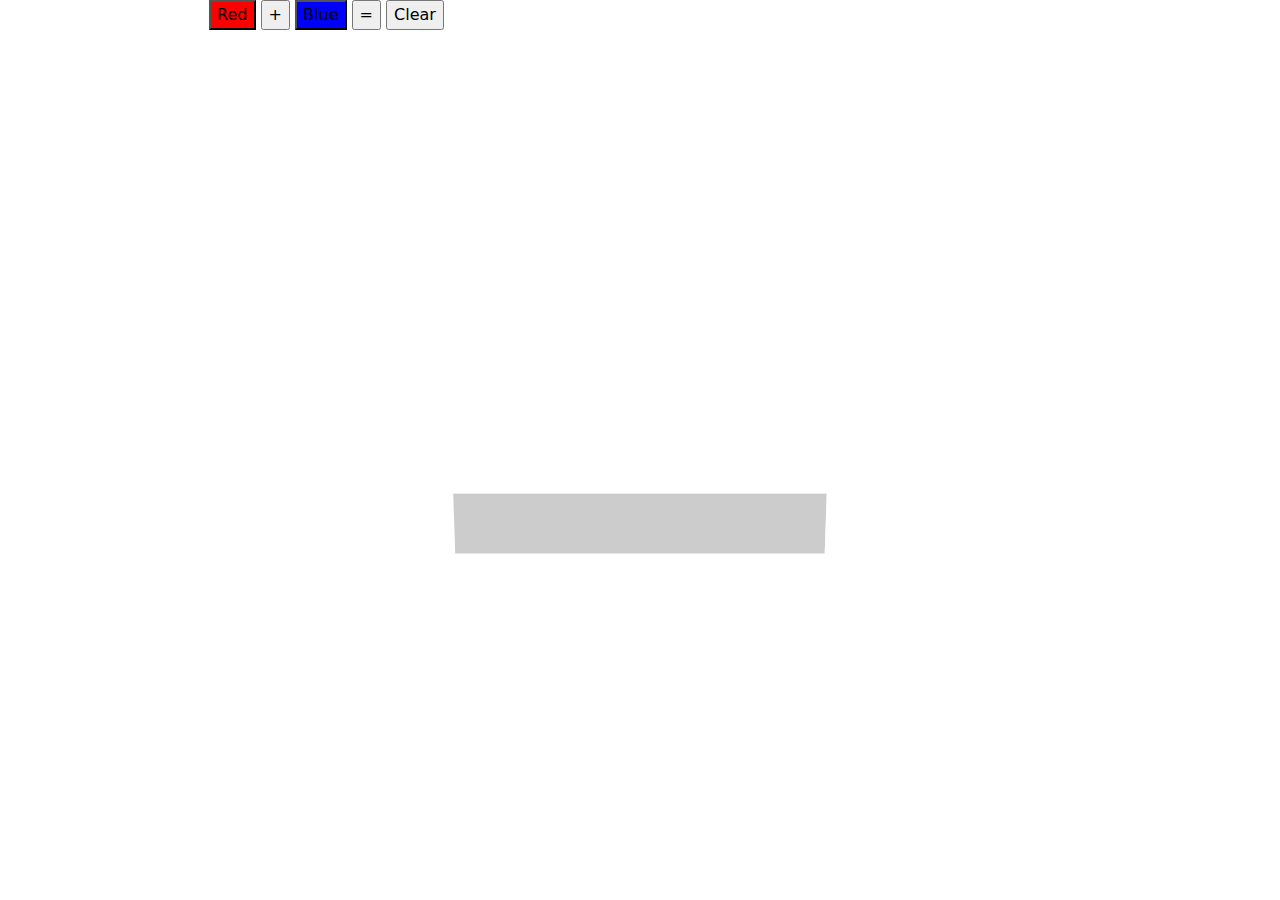
==== index.html @ 4bd27ade "first vrsn" ====
<!DOCTYPE html>
<html lang="en">

<head>
  <meta charset="UTF-8">
  <meta http-equiv="X-UA-Compatible" content="IE=edge">
  <meta name="viewport" content="width=device-width, initial-scale=1.0">
  <link rel="stylesheet" href="css/styles.css">
  <!-- Bootstrap CSS -->
  <link href="https://cdn.jsdelivr.net/npm/bootstrap@5.0.0-beta3/dist/css/bootstrap.min.css" rel="stylesheet" integrity="sha384-eOJMYsd53ii+scO/bJGFsiCZc+5NDVN2yr8+)RDqr0Ql0h+rP48ckxlpbzKgwra6" crossorigin="anonymous">

  <title>Color Recipes</title>
</head>

<body>

  <form name='clor'>

    <input id="displ" name='display' >

    <input type=button value="Red" onclick="clor.display.value+='Red'" style="background-color:red ;">

    <input type=button value="+" onclick="clor.display.value+= '+'">

    <input type=button value="Blue" onclick="clor.display.value+='Blue'" style="background-color:blue ;">

    <input id="colr" type=button value="=" onclick="displayColor()">

    <input type=button value="Clear" onclick="clor.display.value=''">

  </form>
<div  class='center'>
    <div id="box"class="box">

    </div>
</div>
  <script src="index.js"></script>

   <!-- jQuery, then Popper.js, Bootstrap JavaScript plugins.-->

    <script src="https://cdn.jsdelivr.net/npm/@popperjs/core@2.9.1/dist/umd/popper.min.js" integrity="sha384-SR1sx49pcuLnqZUnnPwx6FCym0wLsk5JZuNx2bPPENzswTNFaQU1RDvt3wT4gWFG" crossorigin="anonymous">
    </script>
    <script src="https://cdn.jsdelivr.net/npm/bootstrap@5.0.0-beta3/dist/js/bootstrap.min.js" integrity="sha384-j0CNLUeiqtyaRmlzUHCPZ+Gy5fQu0dQ6eZ/xAww941Ai1SxSY+0EQqNXNE6DZiVc" crossorigin="anonymous">
    </script>
</body>

</html>
---- css/styles.css ----
body{
    /* background-color: black; */
}
#displ{
    border: none;
}

.center{
    position: absolute;
    top:50%;
    left:50%;
    transform: translate(-50%,-50%);
perspective: 1000px;
}

.box{
    width: 300px;
    height: 400px;
    background-color: #fff;
    transform: rotateX(80deg);
    transform-style: preserve-3d;
    transition: .8s;

}
.box:before{
content:'';
width:100%;
height:50px;
position: absolute;
bottom:0;
background-color: #ccc;
transform-origin: bottom;
transform: rotateX(90deg);
}

.box:hover{
transform:rotateX(0deg)
}
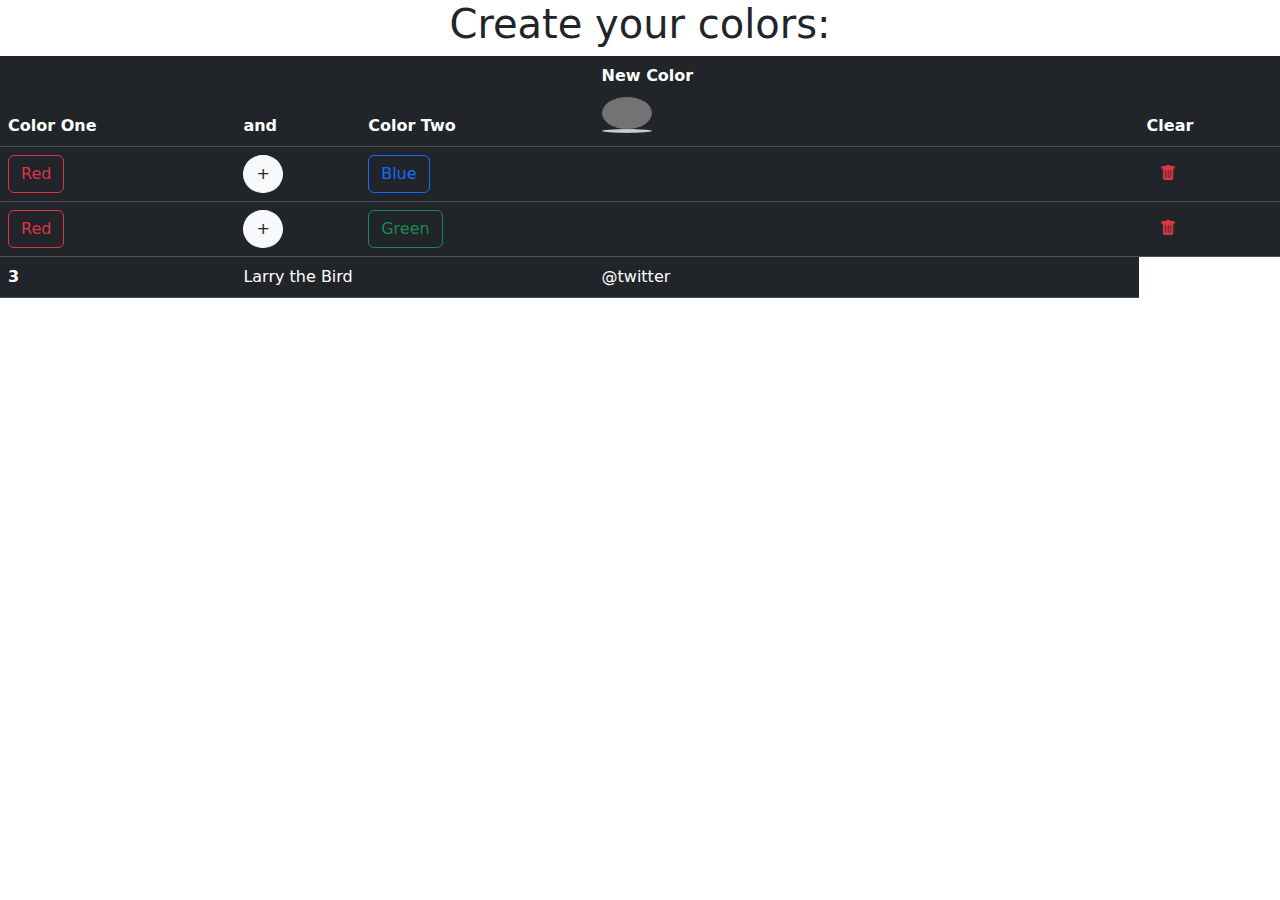
==== commit 8aabbdab: "first vrsn" ====
--- a/index.html
+++ b/index.html
@@ -8,40 +8,84 @@
   <link rel="stylesheet" href="css/styles.css">
   <!-- Bootstrap CSS -->
   <link href="https://cdn.jsdelivr.net/npm/bootstrap@5.0.0-beta3/dist/css/bootstrap.min.css" rel="stylesheet" integrity="sha384-eOJMYsd53ii+scO/bJGFsiCZc+5NDVN2yr8+)RDqr0Ql0h+rP48ckxlpbzKgwra6" crossorigin="anonymous">
-
+  <!-- Bootstrap Icons CDN -->
+  <link rel="stylesheet" href="https://cdn.jsdelivr.net/npm/bootstrap-icons@1.5.0/font/bootstrap-icons.css">
   <title>Color Recipes</title>
 </head>
 
 <body>
+  <h1 class='text-center'> Create your colors:</h1>
+  <div class="table-responsive">
+    <!-- <div class="row"> -->
+    <!-- <div class="col"> -->
 
-  <form name='clor'>
 
-    <input id="displ" name='display' >
+    <!-- </div> -->
 
-    <input type=button value="Red" onclick="clor.display.value+='Red'" style="background-color:red ;">
+    <table class="table table-dark table-hover ">
+      <thead>
+        <tr>
+          <th scope="col">Color One</th>
+          <th scope="col">and</th>
 
-    <input type=button value="+" onclick="clor.display.value+= '+'">
+          <th scope="col">Color Two</th>
 
-    <input type=button value="Blue" onclick="clor.display.value+='Blue'" style="background-color:blue ;">
+          <th scope="col">New Color <div class='center'>
+              <div id="boxRB" class="box"></div>
+            </div>
+          </th>
+          <th scope="col">Clear</th>
+        </tr>
+      </thead>
+      <tbody>
+        <form name='clor'>
+          <tr class="">
+            <th scope="row"><input type=button value="Red" onclick="clor.display.value+='Red'" class='btn btn-outline-danger'></th>
+            <td><input type=button value="+" onclick="clor.display.value+= '+'" class='btn btn-light text-dark rounded-circle '></td>
+            <td><input type=button value="Blue" class='btn btn-outline-primary' onclick="displayColor()">
+            </td>
+            <td> <input id="displRB" name='display' class="btn text-center "></td>
 
-    <input id="colr" type=button value="=" onclick="displayColor()">
+            <td> <button value="Clear" id="clearRB" class='btn btn-outline-dark' onclick="clor.display.value=''"><i class="bi bi-trash-fill text-danger"></i></button>
+            </td>
 
-    <input type=button value="Clear" onclick="clor.display.value=''">
+          </tr>
+        </form>
 
-  </form>
-<div  class='center'>
-    <div id="box"class="box">
+         <form name='clorRG'>
+          <tr class="">
+            <th scope="row"><input type=button value="Red" onclick="clor.display.value+='Red'" class='btn btn-outline-danger'></th>
+            <td><input type=button value="+" onclick="clor.display.value+= '+'" class='btn btn-light text-dark rounded-circle '></td>
+            <td><input type=button value="Green" class='btn btn-outline-success' onclick="displayColor()">
+            </td>
+            <td> <input id="displRG" name='display' class="btn text-center "></td>
 
-    </div>
-</div>
+            <td> <button value="Clear" id="clearRG" class='btn btn-outline-dark' onclick="clor.display.value=''"><i class="bi bi-trash-fill text-danger"></i></button>
+            </td>
+
+          </tr>
+        </form>
+        <tr>
+          <th scope="row">3</th>
+          <td colspan="2">Larry the Bird</td>
+          <td>@twitter</td>
+        </tr>
+      </tbody>
+    </table>
+
+  </div>
+  </div>
+
+
   <script src="index.js"></script>
 
-   <!-- jQuery, then Popper.js, Bootstrap JavaScript plugins.-->
+  <!-- jQuery, then Popper.js, Bootstrap JavaScript plugins.-->
 
-    <script src="https://cdn.jsdelivr.net/npm/@popperjs/core@2.9.1/dist/umd/popper.min.js" integrity="sha384-SR1sx49pcuLnqZUnnPwx6FCym0wLsk5JZuNx2bPPENzswTNFaQU1RDvt3wT4gWFG" crossorigin="anonymous">
-    </script>
-    <script src="https://cdn.jsdelivr.net/npm/bootstrap@5.0.0-beta3/dist/js/bootstrap.min.js" integrity="sha384-j0CNLUeiqtyaRmlzUHCPZ+Gy5fQu0dQ6eZ/xAww941Ai1SxSY+0EQqNXNE6DZiVc" crossorigin="anonymous">
-    </script>
+  <script src="https://cdn.jsdelivr.net/npm/@popperjs/core@2.9.1/dist/umd/popper.min.js" integrity="sha384-SR1sx49pcuLnqZUnnPwx6FCym0wLsk5JZuNx2bPPENzswTNFaQU1RDvt3wT4gWFG" crossorigin="anonymous">
+  </script>
+  <script src="https://cdn.jsdelivr.net/npm/bootstrap@5.0.0-beta3/dist/js/bootstrap.min.js" integrity="sha384-j0CNLUeiqtyaRmlzUHCPZ+Gy5fQu0dQ6eZ/xAww941Ai1SxSY+0EQqNXNE6DZiVc" crossorigin="anonymous">
+  </script>
 </body>
 
 </html>
+<!-- style="background-color:red ;" -->
--- a/css/styles.css
+++ b/css/styles.css
@@ -1,36 +1,41 @@
 body{
-    /* background-color: black; */
+    background-color: black;
 }
 #displ{
     border: none;
 }
 
 .center{
-    position: absolute;
+    /* position: absolute;
     top:50%;
-    left:50%;
-    transform: translate(-50%,-50%);
-perspective: 1000px;
+    left:50%; */
+
+    /* transform: translate(-50%,-50%); */
+/* perspective: 1000px; */
 }
 
 .box{
-    width: 300px;
-    height: 400px;
-    background-color: #fff;
-    transform: rotateX(80deg);
+    width: 50px;
+    height: 50px;
+    background-color: rgb(116, 114, 114);
+    transform: rotateX(50deg);
     transform-style: preserve-3d;
     transition: .8s;
-
+    /* border-radius: 5px; */
+border-radius: 50%; 
 }
 .box:before{
 content:'';
 width:100%;
-height:50px;
+height:5px;
 position: absolute;
 bottom:0;
 background-color: #ccc;
 transform-origin: bottom;
 transform: rotateX(90deg);
+border-radius: 100%;
+/* border-radius: 5px 5px 0px 0px  ; */
+
 }
 
 .box:hover{
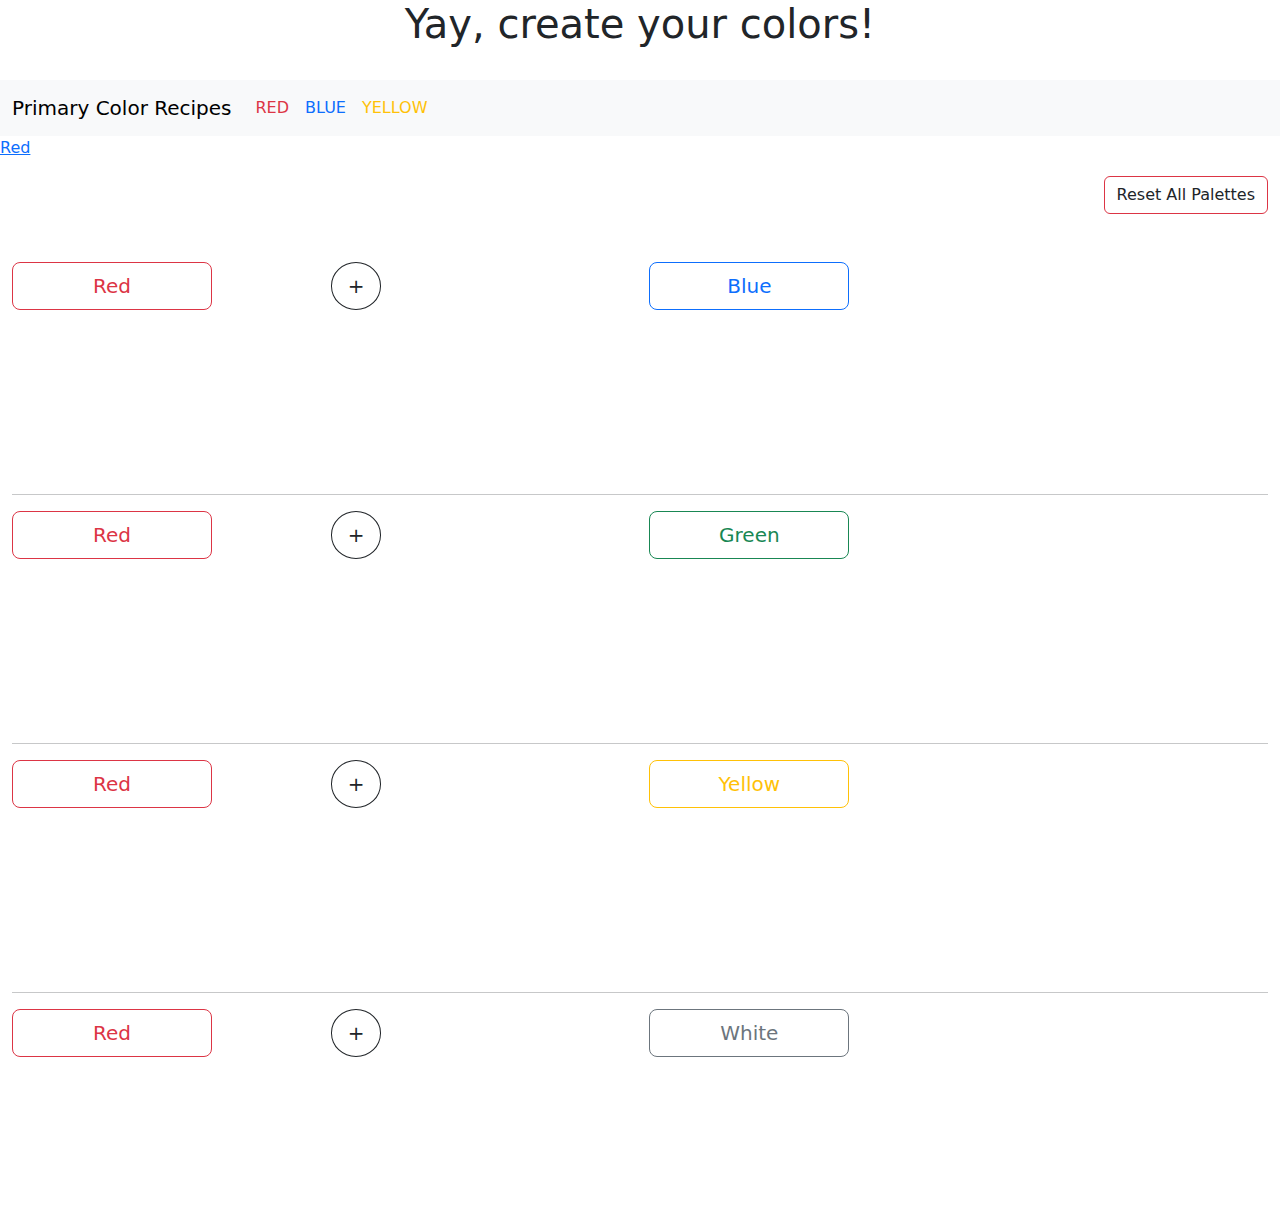
==== commit 1bfc908d: "last vrsn" ====
--- a/index.html
+++ b/index.html
@@ -6,86 +6,146 @@
   <meta http-equiv="X-UA-Compatible" content="IE=edge">
   <meta name="viewport" content="width=device-width, initial-scale=1.0">
   <link rel="stylesheet" href="css/styles.css">
-  <!-- Bootstrap CSS -->
+  <!-- Boop CSS -->
   <link href="https://cdn.jsdelivr.net/npm/bootstrap@5.0.0-beta3/dist/css/bootstrap.min.css" rel="stylesheet" integrity="sha384-eOJMYsd53ii+scO/bJGFsiCZc+5NDVN2yr8+)RDqr0Ql0h+rP48ckxlpbzKgwra6" crossorigin="anonymous">
-  <!-- Bootstrap Icons CDN -->
+  <!-- Boop Icons CDN -->
   <link rel="stylesheet" href="https://cdn.jsdelivr.net/npm/bootstrap-icons@1.5.0/font/bootstrap-icons.css">
   <title>Color Recipes</title>
 </head>
 
 <body>
-  <h1 class='text-center'> Create your colors:</h1>
-  <div class="table-responsive">
-    <!-- <div class="row"> -->
-    <!-- <div class="col"> -->
+    <h1 class='text-center'> Yay, create your colors!</h1>
+    <br>
+
+  <nav class="navbar navbar-expand-lg navbar-light bg-light">
+  <div class="container-fluid">
+    <a class="navbar-brand" href="index.html">Primary Color Recipes</a>
+    <button class="navbar-toggler" type="button" data-bs-toggle="collapse" data-bs-target="#navbarNav" aria-controls="navbarNav" aria-expanded="false" aria-label="Toggle navigation">
+      <span class="navbar-toggler-icon"></span>
+    </button>
+    <div class="collapse navbar-collapse" id="navbarNav">
+      <ul class="navbar-nav">
+        <li class="nav-item">
+          <a class="nav-link active text-danger" aria-current="page" href="index.html">RED</a>
+        </li>
+        <li class="nav-item">
+          <a class="nav-link text-primary" href="blue.html">BLUE</a>
+        </li>
+        <li class="nav-item">
+          <a class="nav-link text-warning" href="yellow.html">YELLOW</a>
+        </li>
+      </ul>
+    </div>
+  </div>
+</nav>
+<nav aria-label="breadcrumb">
+  <ol class="breadcrumb">
+    <li class="breadcrumb-item active"><a href="#">Red</a></li>
+
+  </ol>
+</nav>
+  
+      <div class="container-fluid">
+
+        <!-- RED and BLUE -->
+        <form name='clorRB'>
+          <div class="d-flex justify-content-end ">
+            <button value="Reset" id="clearRB" class='btn btn-outline-danger mb-5 rounded text-dark'>Reset All Palettes</button>
+          </div>
+
+          <div class="row">
+            <div class="col">
+              <input type=button value="Red" onclick="clorRB.display.value+='Red'" class='btn btn-outline-danger btn-lg mb-5' style="width: 200px;">
+            </div>
+            <div class="col">
+              <input type=button value="+" onclick="clorRB.display.value+= '+'" class='btn  btn-outline-dark rounded-circle btn-lg  '>
+            </div>
+            <div class="col">
+              <input type=button value="Blue" class='btn btn-outline-primary btn-lg mb-3' onclick="displayColorRB()" style="width: 200px;">
+            </div>
+            <div class="col">
+              <input id="displRB" name='display' class="btn text-center btn-lg mb-3" style="width: 300px; height: 200px;">
+
+            </div>
+          </div>
+      </form>
+<hr>
+      <!-- RED and GREEN -->
+
+       <form name='clorRG'>
+          <div class="row">
+            <div class="col">
+              <input type=button value="Red" onclick="clorRG.display.value+='Red'" class='btn btn-outline-danger btn-lg mb-5' style="width: 200px;">
+            </div>
+            <div class="col">
+              <input type=button value="+" onclick="clorRG.display.value+= '+'" class='btn  btn-outline-dark rounded-circle btn-lg  '>
+            </div>
+            <div class="col">
+              <input type=button value="Green" class='btn btn-outline-success btn-lg mb-3' onclick="displayColorRG()" style="width: 200px;">
+            </div>
+            <div class="col">
+              <input id="displRG" name='display' class="btn text-center btn-lg mb-3" style="width: 300px; height: 200px;">
+            </div>
+          </div>
+      <!-- </div> -->
+      </form>
+
+      <hr>
+      <!-- RED and YELLOW -->
+
+       <form name='clorRY'>
+          <div class="row">
+            <div class="col">
+              <input type=button value="Red" onclick="clorRY.display.value+='Red'" class='btn btn-outline-danger btn-lg mb-5' style="width: 200px;">
+            </div>
+            <div class="col">
+              <input type=button value="+" onclick="clorRY.display.value+= '+'" class='btn  btn-outline-dark rounded-circle btn-lg  '>
+            </div>
+            <div class="col">
+              <input type=button value="Yellow" class='btn btn-outline-warning btn-lg mb-3' onclick="displayColorRY()" style="width: 200px;">
+            </div>
+            <div class="col">
+              <input id="displRY" name='display' class="btn text-center btn-lg mb-3" style="width: 300px; height: 200px;">
+            </div>
+          </div>
+      </form>
+
+      <hr>
+      <!-- RED and WHITE -->
+
+       <form name='clorRW'>
+          <div class="row">
+            <div class="col">
+              <input type=button value="Red" onclick="clorRW.display.value+='Red'" class='btn btn-outline-danger btn-lg mb-5' style="width: 200px;">
+            </div>
+            <div class="col">
+              <input type=button value="+" onclick="clorRW.display.value+= '+'" class='btn  btn-outline-dark rounded-circle btn-lg  '>
+            </div>
+            <div class="col">
+              <input type=button value="White" class='btn btn-outline-secondary btn-lg mb-3' onclick="displayColorRW()" style="width: 200px;">
+            </div>
+            <div class="col">
+              <input id="displRW" name='display' class="btn text-center btn-lg mb-3" style="width: 300px; height: 200px;">
+            </div>
+          </div>
+      </form>
 
 
-    <!-- </div> -->
 
-    <table class="table table-dark table-hover ">
-      <thead>
-        <tr>
-          <th scope="col">Color One</th>
-          <th scope="col">and</th>
+    </div>
+    
 
-          <th scope="col">Color Two</th>
 
-          <th scope="col">New Color <div class='center'>
-              <div id="boxRB" class="box"></div>
-            </div>
-          </th>
-          <th scope="col">Clear</th>
-        </tr>
-      </thead>
-      <tbody>
-        <form name='clor'>
-          <tr class="">
-            <th scope="row"><input type=button value="Red" onclick="clor.display.value+='Red'" class='btn btn-outline-danger'></th>
-            <td><input type=button value="+" onclick="clor.display.value+= '+'" class='btn btn-light text-dark rounded-circle '></td>
-            <td><input type=button value="Blue" class='btn btn-outline-primary' onclick="displayColor()">
-            </td>
-            <td> <input id="displRB" name='display' class="btn text-center "></td>
 
-            <td> <button value="Clear" id="clearRB" class='btn btn-outline-dark' onclick="clor.display.value=''"><i class="bi bi-trash-fill text-danger"></i></button>
-            </td>
-
-          </tr>
-        </form>
-
-         <form name='clorRG'>
-          <tr class="">
-            <th scope="row"><input type=button value="Red" onclick="clor.display.value+='Red'" class='btn btn-outline-danger'></th>
-            <td><input type=button value="+" onclick="clor.display.value+= '+'" class='btn btn-light text-dark rounded-circle '></td>
-            <td><input type=button value="Green" class='btn btn-outline-success' onclick="displayColor()">
-            </td>
-            <td> <input id="displRG" name='display' class="btn text-center "></td>
-
-            <td> <button value="Clear" id="clearRG" class='btn btn-outline-dark' onclick="clor.display.value=''"><i class="bi bi-trash-fill text-danger"></i></button>
-            </td>
-
-          </tr>
-        </form>
-        <tr>
-          <th scope="row">3</th>
-          <td colspan="2">Larry the Bird</td>
-          <td>@twitter</td>
-        </tr>
-      </tbody>
-    </table>
-
-  </div>
-  </div>
 
 
   <script src="index.js"></script>
 
-  <!-- jQuery, then Popper.js, Bootstrap JavaScript plugins.-->
+  <!-- jQuery, then Popper.js, Boop JavaScript plugins.-->
+  <script src="https://cdn.jsdelivr.net/npm/bootstrap@5.1.1/dist/js/bootstrap.bundle.min.js" integrity="sha384-/bQdsTh/da6pkI1MST/rWKFNjaCP5gBSY4sEBT38Q/9RBh9AH40zEOg7Hlq2THRZ" crossorigin="anonymous"></script>
+  <script src="https://cdn.jsdelivr.net/npm/@popperjs/core@2.9.3/dist/umd/popper.min.js" integrity="sha384-W8fXfP3gkOKtndU4JGtKDvXbO53Wy8SZCQHczT5FMiiqmQfUpWbYdTil/SxwZgAN" crossorigin="anonymous"></script>
+  <script src="https://cdn.jsdelivr.net/npm/bootstrap@5.1.1/dist/js/bootstrap.min.js" integrity="sha384-skAcpIdS7UcVUC05LJ9Dxay8AXcDYfBJqt1CJ85S/CFujBsIzCIv+l9liuYLaMQ/" crossorigin="anonymous"></script>
 
-  <script src="https://cdn.jsdelivr.net/npm/@popperjs/core@2.9.1/dist/umd/popper.min.js" integrity="sha384-SR1sx49pcuLnqZUnnPwx6FCym0wLsk5JZuNx2bPPENzswTNFaQU1RDvt3wT4gWFG" crossorigin="anonymous">
-  </script>
-  <script src="https://cdn.jsdelivr.net/npm/bootstrap@5.0.0-beta3/dist/js/bootstrap.min.js" integrity="sha384-j0CNLUeiqtyaRmlzUHCPZ+Gy5fQu0dQ6eZ/xAww941Ai1SxSY+0EQqNXNE6DZiVc" crossorigin="anonymous">
-  </script>
 </body>
 
 </html>
-<!-- style="background-color:red ;" -->
--- a/css/styles.css
+++ b/css/styles.css
@@ -1,43 +1,43 @@
-body{
-    background-color: black;
-}
-#displ{
-    border: none;
+body {
+  /* background-color: black; */
 }
 
-.center{
-    /* position: absolute;
+#displ {
+  border: none;
+}
+
+.center {
+  /* position: absolute;
     top:50%;
     left:50%; */
-
-    /* transform: translate(-50%,-50%); */
-/* perspective: 1000px; */
+  /* transform: translate(-50%,-50%); */
+  /* perspective: 1000px; */
 }
 
-.box{
-    width: 50px;
-    height: 50px;
-    background-color: rgb(116, 114, 114);
-    transform: rotateX(50deg);
-    transform-style: preserve-3d;
-    transition: .8s;
-    /* border-radius: 5px; */
-border-radius: 50%; 
-}
-.box:before{
-content:'';
-width:100%;
-height:5px;
-position: absolute;
-bottom:0;
-background-color: #ccc;
-transform-origin: bottom;
-transform: rotateX(90deg);
-border-radius: 100%;
-/* border-radius: 5px 5px 0px 0px  ; */
-
+.box {
+  width: 50px;
+  height: 50px;
+  background-color: rgb(116, 114, 114);
+  transform: rotateX(50deg);
+  transform-style: preserve-3d;
+  transition: .8s;
+  /* border-radius: 5px; */
+  border-radius: 50%;
 }
 
-.box:hover{
-transform:rotateX(0deg)
-}+.box:before {
+  content: '';
+  width: 100%;
+  height: 5px;
+  position: absolute;
+  bottom: 0;
+  background-color: #ccc;
+  transform-origin: bottom;
+  transform: rotateX(90deg);
+  border-radius: 100%;
+  /* border-radius: 5px 5px 0px 0px  ; */
+}
+
+.box:hover {
+  transform: rotateX(0deg)
+}
